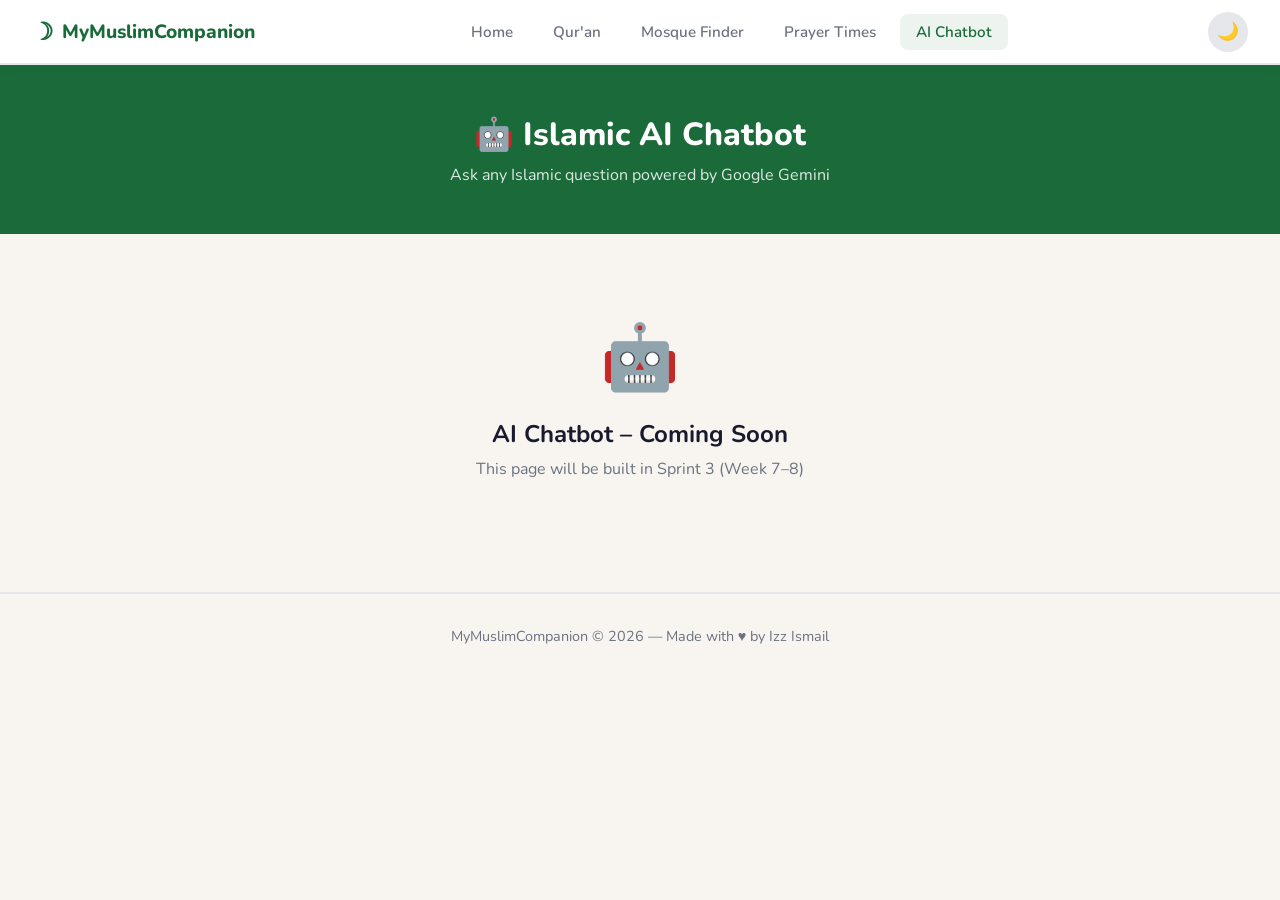
==== chatbot.html @ 109d8ea0 "Initial project structure - homepage + base CSS" ====
<!DOCTYPE html>
<html lang="en" data-theme="light">
<head>
  <meta charset="UTF-8" />
  <meta name="viewport" content="width=device-width, initial-scale=1.0"/>
  <title>MyMuslimCompanion – AI Chatbot</title>
  <link rel="stylesheet" href="css/style.css" />
  <link href="https://fonts.googleapis.com/css2?family=Lateef:wght@400;700&family=Nunito:wght@400;600;700;800&display=swap" rel="stylesheet"/>
</head>
<body>

  <nav class="navbar">
    <div class="nav-brand">
      <span class="brand-icon">☽</span>
      <span class="brand-name">MyMuslimCompanion</span>
    </div>
    <ul class="nav-links">
      <li><a href="index.html">Home</a></li>
      <li><a href="quran.html">Qur'an</a></li>
      <li><a href="mosque.html">Mosque Finder</a></li>
      <li><a href="prayer.html">Prayer Times</a></li>
      <li><a href="chatbot.html" class="active">AI Chatbot</a></li>
    </ul>
    <button class="theme-toggle" onclick="toggleTheme()" title="Toggle dark/light mode">
      <span class="theme-icon">🌙</span>
    </button>
    <button class="hamburger" onclick="toggleMenu()">&#9776;</button>
  </nav>

  <div class="mobile-menu" id="mobileMenu">
    <a href="index.html">Home</a>
    <a href="quran.html">Qur'an</a>
    <a href="mosque.html">Mosque Finder</a>
    <a href="prayer.html">Prayer Times</a>
    <a href="chatbot.html">AI Chatbot</a>
  </div>

  <div class="page-header">
    <h1>🤖 Islamic AI Chatbot</h1>
    <p>Ask any Islamic question powered by Google Gemini</p>
  </div>

  <div class="coming-soon">
    <div class="big-icon">🤖</div>
    <h2>AI Chatbot – Coming Soon</h2>
    <p>This page will be built in Sprint 3 (Week 7–8)</p>
  </div>

  <footer class="footer">
    <p>MyMuslimCompanion &copy; 2026 — Made with ♥ by Izz Ismail</p>
  </footer>

  <script src="js/main.js"></script>
</body>
</html>
---- css/style.css ----
/* ===========================
   CSS VARIABLES (Themes)
   =========================== */
:root {
  --bg: #f8f5f0;
  --bg-card: #ffffff;
  --text: #1a1a2e;
  --text-muted: #6b7280;
  --primary: #1b6b3a;
  --primary-light: #2d9e58;
  --accent: #c9a84c;
  --border: #e5e7eb;
  --shadow: 0 4px 24px rgba(0,0,0,0.08);
  --nav-bg: #ffffff;
}

[data-theme="dark"] {
  --bg: #0f1923;
  --bg-card: #1a2635;
  --text: #f0ede6;
  --text-muted: #94a3b8;
  --primary: #2d9e58;
  --primary-light: #3dbb6e;
  --accent: #d4b96a;
  --border: #2d3748;
  --shadow: 0 4px 24px rgba(0,0,0,0.3);
  --nav-bg: #1a2635;
}

/* ===========================
   RESET & BASE
   =========================== */
* {
  margin: 0;
  padding: 0;
  box-sizing: border-box;
}

body {
  font-family: 'Nunito', sans-serif;
  background-color: var(--bg);
  color: var(--text);
  transition: background-color 0.3s, color 0.3s;
  min-height: 100vh;
}

a {
  text-decoration: none;
  color: inherit;
}

/* ===========================
   NAVBAR
   =========================== */
.navbar {
  position: sticky;
  top: 0;
  z-index: 100;
  display: flex;
  align-items: center;
  justify-content: space-between;
  padding: 0 2rem;
  height: 65px;
  background: var(--nav-bg);
  border-bottom: 2px solid var(--border);
  box-shadow: 0 2px 12px rgba(0,0,0,0.06);
  transition: background 0.3s;
}

.nav-brand {
  display: flex;
  align-items: center;
  gap: 0.5rem;
  font-weight: 800;
  font-size: 1.2rem;
  color: var(--primary);
}

.brand-icon {
  font-size: 1.5rem;
}

.nav-links {
  display: flex;
  list-style: none;
  gap: 0.5rem;
}

.nav-links a {
  padding: 0.5rem 1rem;
  border-radius: 8px;
  font-weight: 600;
  font-size: 0.95rem;
  color: var(--text-muted);
  transition: all 0.2s;
}

.nav-links a:hover,
.nav-links a.active {
  color: var(--primary);
  background: rgba(27, 107, 58, 0.08);
}

.theme-toggle {
  background: var(--border);
  border: none;
  border-radius: 50%;
  width: 40px;
  height: 40px;
  font-size: 1.1rem;
  cursor: pointer;
  transition: background 0.2s, transform 0.2s;
}

.theme-toggle:hover {
  transform: rotate(20deg);
  background: var(--primary);
}

.hamburger {
  display: none;
  background: none;
  border: none;
  font-size: 1.5rem;
  cursor: pointer;
  color: var(--text);
}

/* ===========================
   MOBILE MENU
   =========================== */
.mobile-menu {
  display: none;
  flex-direction: column;
  background: var(--nav-bg);
  border-bottom: 2px solid var(--border);
  padding: 1rem 2rem;
  gap: 0.5rem;
}

.mobile-menu a {
  padding: 0.75rem 1rem;
  border-radius: 8px;
  font-weight: 600;
  color: var(--text);
  transition: background 0.2s;
}

.mobile-menu a:hover {
  background: rgba(27, 107, 58, 0.08);
  color: var(--primary);
}

.mobile-menu.open {
  display: flex;
}

/* ===========================
   HERO SECTION
   =========================== */
.hero {
  position: relative;
  min-height: 85vh;
  display: flex;
  align-items: center;
  justify-content: center;
  text-align: center;
  padding: 4rem 2rem;
  overflow: hidden;
}

.hero::before {
  content: '';
  position: absolute;
  top: -100px;
  right: -100px;
  width: 500px;
  height: 500px;
  background: radial-gradient(circle, rgba(27,107,58,0.12) 0%, transparent 70%);
  border-radius: 50%;
  pointer-events: none;
}

.hero-content {
  position: relative;
  z-index: 1;
  max-width: 700px;
  animation: fadeUp 0.8s ease both;
}

.hero-arabic {
  font-family: 'Lateef', serif;
  font-size: 2rem;
  color: var(--accent);
  margin-bottom: 1.5rem;
  letter-spacing: 0.05em;
}

.hero-title {
  font-size: clamp(2.5rem, 6vw, 4.5rem);
  font-weight: 800;
  line-height: 1.1;
  margin-bottom: 1.25rem;
  color: var(--text);
}

.highlight {
  color: var(--primary);
  position: relative;
}

.highlight::after {
  content: '';
  position: absolute;
  bottom: 4px;
  left: 0;
  width: 100%;
  height: 4px;
  background: var(--accent);
  border-radius: 2px;
}

.hero-subtitle {
  font-size: 1.15rem;
  color: var(--text-muted);
  margin-bottom: 2.5rem;
  line-height: 1.7;
}

.btn-primary {
  display: inline-block;
  padding: 0.85rem 2.5rem;
  background: var(--primary);
  color: white;
  border-radius: 50px;
  font-weight: 700;
  font-size: 1rem;
  transition: all 0.2s;
  box-shadow: 0 4px 15px rgba(27,107,58,0.3);
}

.btn-primary:hover {
  background: var(--primary-light);
  transform: translateY(-2px);
  box-shadow: 0 6px 20px rgba(27,107,58,0.4);
}

.hero-decoration {
  position: absolute;
  bottom: 40px;
  right: 10%;
  pointer-events: none;
}

.geo-circle {
  width: 200px;
  height: 200px;
  border: 2px solid rgba(27,107,58,0.15);
  border-radius: 50%;
  position: absolute;
  animation: spin 20s linear infinite;
}

.geo-circle.small {
  width: 120px;
  height: 120px;
  border-color: rgba(201,168,76,0.2);
  animation-direction: reverse;
  top: 40px;
  left: 40px;
}

/* ===========================
   FEATURES SECTION
   =========================== */
.features {
  padding: 5rem 2rem;
  max-width: 1100px;
  margin: 0 auto;
}

.section-title {
  text-align: center;
  font-size: 2rem;
  font-weight: 800;
  margin-bottom: 3rem;
  color: var(--text);
}

.section-title::after {
  content: '';
  display: block;
  width: 60px;
  height: 4px;
  background: var(--accent);
  border-radius: 2px;
  margin: 0.75rem auto 0;
}

.features-grid {
  display: grid;
  grid-template-columns: repeat(auto-fit, minmax(230px, 1fr));
  gap: 1.5rem;
}

.feature-card {
  display: block;
  background: var(--bg-card);
  border: 2px solid var(--border);
  border-radius: 16px;
  padding: 2rem 1.5rem;
  text-align: center;
  transition: all 0.25s;
  box-shadow: var(--shadow);
  cursor: pointer;
}

.feature-card:hover {
  transform: translateY(-6px);
  border-color: var(--primary);
  box-shadow: 0 8px 30px rgba(27,107,58,0.15);
}

.feature-icon {
  font-size: 2.5rem;
  margin-bottom: 1rem;
}

.feature-card h3 {
  font-size: 1.1rem;
  font-weight: 800;
  margin-bottom: 0.6rem;
  color: var(--text);
}

.feature-card p {
  font-size: 0.9rem;
  color: var(--text-muted);
  line-height: 1.6;
}

/* ===========================
   FOOTER
   =========================== */
.footer {
  text-align: center;
  padding: 2rem;
  border-top: 2px solid var(--border);
  font-size: 0.9rem;
  color: var(--text-muted);
  margin-top: 2rem;
}

/* ===========================
   PAGE HEADER (for inner pages)
   =========================== */
.page-header {
  background: var(--primary);
  color: white;
  text-align: center;
  padding: 3rem 2rem;
}

.page-header h1 {
  font-size: 2rem;
  font-weight: 800;
}

.page-header p {
  opacity: 0.85;
  margin-top: 0.5rem;
}

/* ===========================
   PLACEHOLDER (for inner pages)
   =========================== */
.coming-soon {
  text-align: center;
  padding: 5rem 2rem;
  color: var(--text-muted);
}

.coming-soon .big-icon {
  font-size: 4rem;
  margin-bottom: 1rem;
}

.coming-soon h2 {
  font-size: 1.5rem;
  font-weight: 700;
  color: var(--text);
  margin-bottom: 0.5rem;
}

/* ===========================
   ANIMATIONS
   =========================== */
@keyframes fadeUp {
  from { opacity: 0; transform: translateY(30px); }
  to   { opacity: 1; transform: translateY(0); }
}

@keyframes spin {
  from { transform: rotate(0deg); }
  to   { transform: rotate(360deg); }
}

/* ===========================
   RESPONSIVE
   =========================== */
@media (max-width: 768px) {
  .nav-links {
    display: none;
  }

  .hamburger {
    display: block;
  }

  .theme-toggle {
    order: 3;
  }

  .hero {
    min-height: 70vh;
  }

  .hero-arabic {
    font-size: 1.5rem;
  }

  .hero-decoration {
    display: none;
  }
}
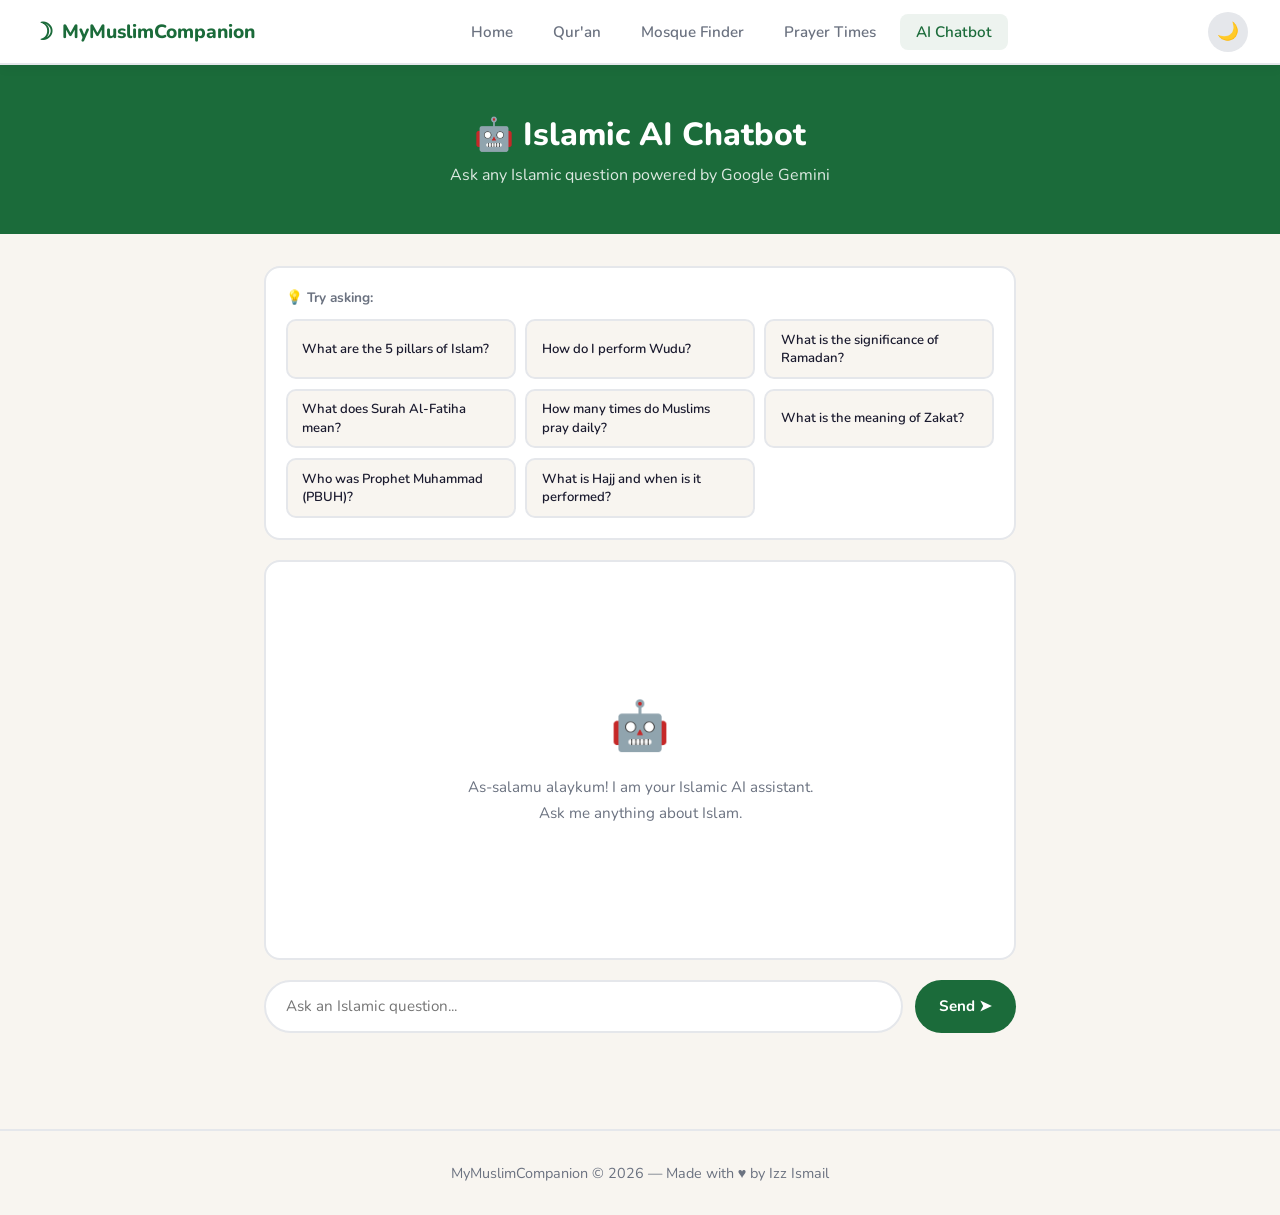
==== commit f4259810: "Sprint 3 complete - AI Chatbot with Groq API (Islamic questions only)" ====
--- a/chatbot.html
+++ b/chatbot.html
@@ -5,6 +5,7 @@
   <meta name="viewport" content="width=device-width, initial-scale=1.0"/>
   <title>MyMuslimCompanion – AI Chatbot</title>
   <link rel="stylesheet" href="css/style.css" />
+  <link rel="stylesheet" href="css/chatbot.css" />
   <link href="https://fonts.googleapis.com/css2?family=Lateef:wght@400;700&family=Nunito:wght@400;600;700;800&display=swap" rel="stylesheet"/>
 </head>
 <body>
@@ -40,10 +41,42 @@
     <p>Ask any Islamic question powered by Google Gemini</p>
   </div>
 
-  <div class="coming-soon">
-    <div class="big-icon">🤖</div>
-    <h2>AI Chatbot – Coming Soon</h2>
-    <p>This page will be built in Sprint 3 (Week 7–8)</p>
+  <div class="chatbot-container">
+
+    <!-- SUGGESTED QUESTIONS -->
+    <div class="suggested-section">
+      <p class="suggested-label">💡 Try asking:</p>
+      <div class="suggested-grid">
+        <button class="suggested-btn" onclick="askSuggested(this)">What are the 5 pillars of Islam?</button>
+        <button class="suggested-btn" onclick="askSuggested(this)">How do I perform Wudu?</button>
+        <button class="suggested-btn" onclick="askSuggested(this)">What is the significance of Ramadan?</button>
+        <button class="suggested-btn" onclick="askSuggested(this)">What does Surah Al-Fatiha mean?</button>
+        <button class="suggested-btn" onclick="askSuggested(this)">How many times do Muslims pray daily?</button>
+        <button class="suggested-btn" onclick="askSuggested(this)">What is the meaning of Zakat?</button>
+        <button class="suggested-btn" onclick="askSuggested(this)">Who was Prophet Muhammad (PBUH)?</button>
+        <button class="suggested-btn" onclick="askSuggested(this)">What is Hajj and when is it performed?</button>
+      </div>
+    </div>
+
+    <!-- CHAT WINDOW -->
+    <div class="chat-window" id="chatWindow">
+      <div class="chat-welcome">
+        <div class="welcome-icon">🤖</div>
+        <p>As-salamu alaykum! I am your Islamic AI assistant.<br/>Ask me anything about Islam.</p>
+      </div>
+    </div>
+
+    <!-- INPUT BAR -->
+    <div class="chat-input-bar">
+      <input
+        type="text"
+        id="userInput"
+        placeholder="Ask an Islamic question..."
+        onkeydown="if(event.key==='Enter') sendMessage()"
+      />
+      <button class="send-btn" onclick="sendMessage()" id="sendBtn">Send ➤</button>
+    </div>
+
   </div>
 
   <footer class="footer">
@@ -51,5 +84,6 @@
   </footer>
 
   <script src="js/main.js"></script>
+  <script src="js/chatbot.js"></script>
 </body>
 </html>
--- a/css/chatbot.css
+++ b/css/chatbot.css
@@ -0,0 +1,241 @@
+/* ===========================
+   CHATBOT STYLES
+   =========================== */
+
+.chatbot-container {
+  max-width: 800px;
+  margin: 2rem auto;
+  padding: 0 1.5rem 4rem;
+  display: flex;
+  flex-direction: column;
+  gap: 1.25rem;
+}
+
+/* ===========================
+   SUGGESTED QUESTIONS
+   =========================== */
+.suggested-section {
+  background: var(--bg-card);
+  border: 2px solid var(--border);
+  border-radius: 16px;
+  padding: 1.25rem;
+}
+
+.suggested-label {
+  font-size: 0.85rem;
+  font-weight: 700;
+  color: var(--text-muted);
+  margin-bottom: 0.75rem;
+}
+
+.suggested-grid {
+  display: grid;
+  grid-template-columns: repeat(auto-fill, minmax(200px, 1fr));
+  gap: 0.6rem;
+}
+
+.suggested-btn {
+  background: var(--bg);
+  border: 2px solid var(--border);
+  border-radius: 10px;
+  padding: 0.6rem 0.9rem;
+  font-family: 'Nunito', sans-serif;
+  font-size: 0.82rem;
+  font-weight: 600;
+  color: var(--text);
+  cursor: pointer;
+  text-align: left;
+  transition: all 0.2s;
+  line-height: 1.4;
+}
+
+.suggested-btn:hover {
+  border-color: var(--primary);
+  color: var(--primary);
+  background: rgba(27,107,58,0.05);
+}
+
+/* ===========================
+   CHAT WINDOW
+   =========================== */
+.chat-window {
+  background: var(--bg-card);
+  border: 2px solid var(--border);
+  border-radius: 16px;
+  padding: 1.5rem;
+  min-height: 400px;
+  max-height: 500px;
+  overflow-y: auto;
+  display: flex;
+  flex-direction: column;
+  gap: 1rem;
+  scroll-behavior: smooth;
+}
+
+/* ===========================
+   WELCOME MESSAGE
+   =========================== */
+.chat-welcome {
+  text-align: center;
+  padding: 3rem 1rem;
+  color: var(--text-muted);
+  margin: auto;
+}
+
+.welcome-icon {
+  font-size: 3rem;
+  margin-bottom: 1rem;
+}
+
+.chat-welcome p {
+  font-size: 0.95rem;
+  line-height: 1.7;
+}
+
+/* ===========================
+   MESSAGE BUBBLES
+   =========================== */
+.message {
+  display: flex;
+  flex-direction: column;
+  max-width: 80%;
+  animation: fadeUp 0.3s ease both;
+}
+
+.message.user {
+  align-self: flex-end;
+  align-items: flex-end;
+}
+
+.message.bot {
+  align-self: flex-start;
+  align-items: flex-start;
+}
+
+.message-label {
+  font-size: 0.72rem;
+  font-weight: 700;
+  color: var(--text-muted);
+  margin-bottom: 0.3rem;
+  padding: 0 0.5rem;
+}
+
+.message-bubble {
+  padding: 0.85rem 1.1rem;
+  border-radius: 16px;
+  font-size: 0.92rem;
+  line-height: 1.7;
+}
+
+.message.user .message-bubble {
+  background: var(--primary);
+  color: white;
+  border-bottom-right-radius: 4px;
+}
+
+.message.bot .message-bubble {
+  background: var(--bg);
+  border: 2px solid var(--border);
+  color: var(--text);
+  border-bottom-left-radius: 4px;
+}
+
+/* ===========================
+   TYPING INDICATOR
+   =========================== */
+.typing-indicator {
+  display: flex;
+  align-items: center;
+  gap: 5px;
+  padding: 0.85rem 1.1rem;
+  background: var(--bg);
+  border: 2px solid var(--border);
+  border-radius: 16px;
+  border-bottom-left-radius: 4px;
+  width: fit-content;
+}
+
+.typing-dot {
+  width: 8px;
+  height: 8px;
+  background: var(--text-muted);
+  border-radius: 50%;
+  animation: typingBounce 1.2s infinite;
+}
+
+.typing-dot:nth-child(2) { animation-delay: 0.2s; }
+.typing-dot:nth-child(3) { animation-delay: 0.4s; }
+
+/* ===========================
+   INPUT BAR
+   =========================== */
+.chat-input-bar {
+  display: flex;
+  gap: 0.75rem;
+}
+
+.chat-input-bar input {
+  flex: 1;
+  padding: 0.9rem 1.25rem;
+  border: 2px solid var(--border);
+  border-radius: 50px;
+  font-family: 'Nunito', sans-serif;
+  font-size: 0.95rem;
+  background: var(--bg-card);
+  color: var(--text);
+  outline: none;
+  transition: border-color 0.2s;
+}
+
+.chat-input-bar input:focus {
+  border-color: var(--primary);
+}
+
+.send-btn {
+  background: var(--primary);
+  color: white;
+  border: none;
+  padding: 0.9rem 1.5rem;
+  border-radius: 50px;
+  font-family: 'Nunito', sans-serif;
+  font-weight: 700;
+  font-size: 0.95rem;
+  cursor: pointer;
+  transition: all 0.2s;
+  white-space: nowrap;
+}
+
+.send-btn:hover {
+  background: var(--primary-light);
+}
+
+.send-btn:disabled {
+  background: var(--border);
+  color: var(--text-muted);
+  cursor: not-allowed;
+}
+
+/* ===========================
+   ANIMATIONS
+   =========================== */
+@keyframes typingBounce {
+  0%, 60%, 100% { transform: translateY(0); }
+  30% { transform: translateY(-6px); }
+}
+
+/* ===========================
+   RESPONSIVE
+   =========================== */
+@media (max-width: 600px) {
+  .suggested-grid {
+    grid-template-columns: 1fr;
+  }
+
+  .message {
+    max-width: 95%;
+  }
+
+  .chat-window {
+    min-height: 300px;
+  }
+}
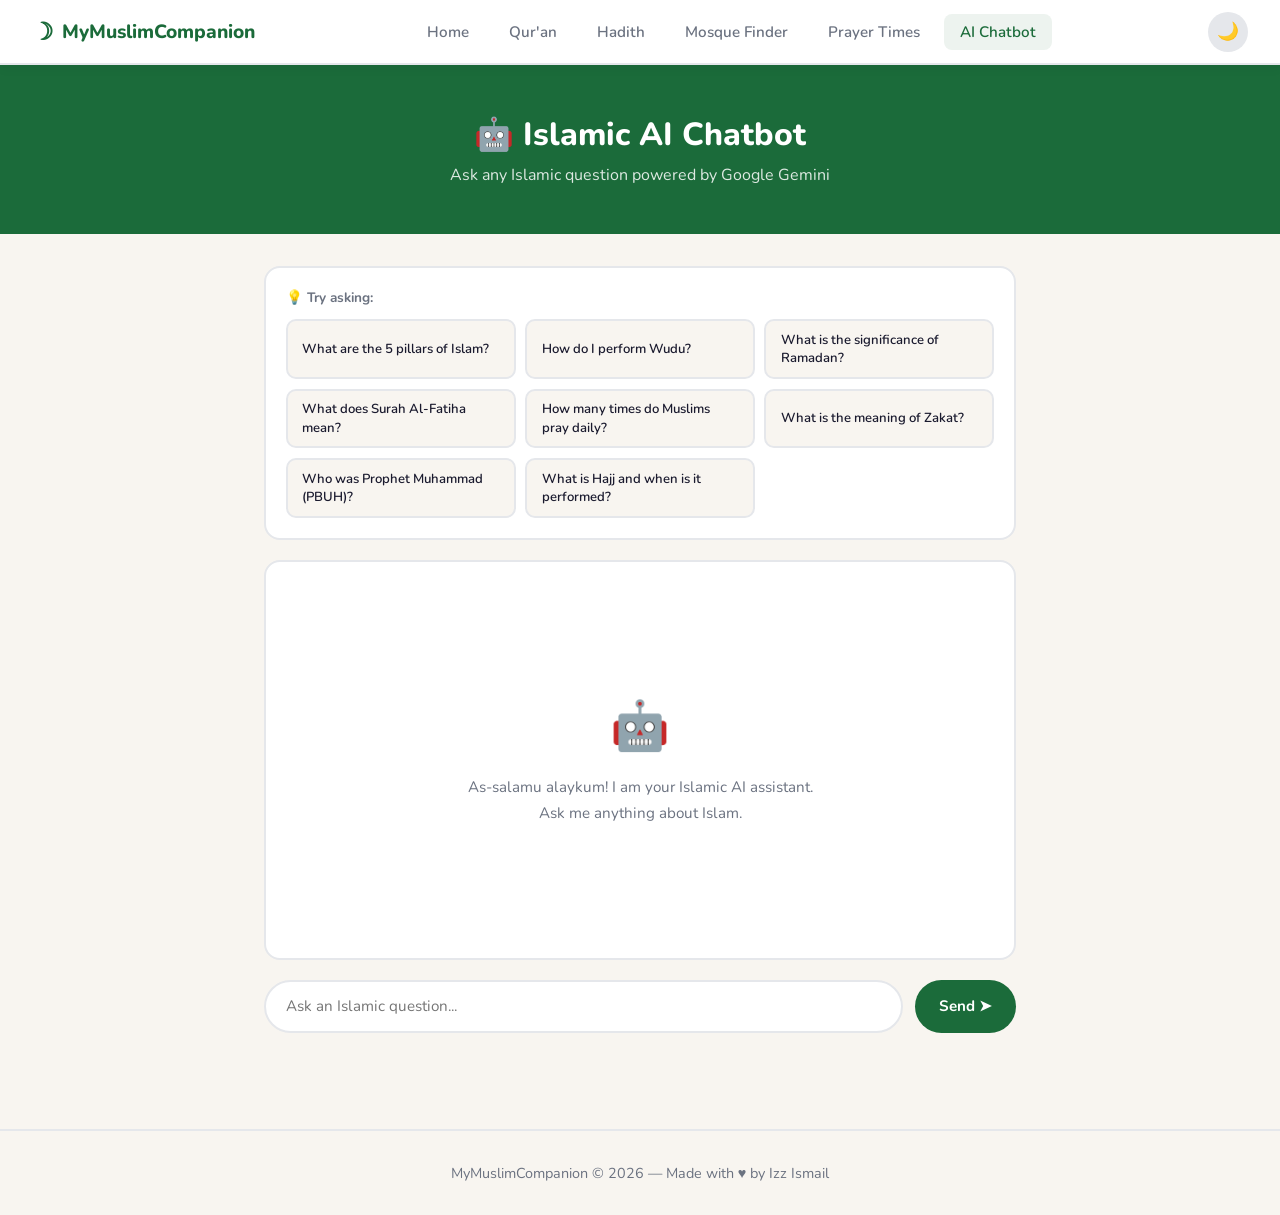
==== commit 19b767da: "Latest updates - Hadith page fixes and text filter" ====
--- a/chatbot.html
+++ b/chatbot.html
@@ -11,16 +11,17 @@
 <body>
 
   <nav class="navbar">
-    <div class="nav-brand">
+    <a href="/MyMuslimCompanion/index.html" class="nav-brand">
       <span class="brand-icon">☽</span>
       <span class="brand-name">MyMuslimCompanion</span>
-    </div>
+    </a>
     <ul class="nav-links">
-      <li><a href="index.html">Home</a></li>
-      <li><a href="quran.html">Qur'an</a></li>
-      <li><a href="mosque.html">Mosque Finder</a></li>
-      <li><a href="prayer.html">Prayer Times</a></li>
-      <li><a href="chatbot.html" class="active">AI Chatbot</a></li>
+      <li><a href="/MyMuslimCompanion/index.html">Home</a></li>
+      <li><a href="/MyMuslimCompanion/quran.html">Qur'an</a></li>
+      <li><a href="/MyMuslimCompanion/hadith.html">Hadith</a></li>
+      <li><a href="/MyMuslimCompanion/mosque.html">Mosque Finder</a></li>
+      <li><a href="/MyMuslimCompanion/prayer.html">Prayer Times</a></li>
+      <li><a href="/MyMuslimCompanion/chatbot.html" class="active">AI Chatbot</a></li>
     </ul>
     <button class="theme-toggle" onclick="toggleTheme()" title="Toggle dark/light mode">
       <span class="theme-icon">🌙</span>
@@ -29,11 +30,12 @@
   </nav>
 
   <div class="mobile-menu" id="mobileMenu">
-    <a href="index.html">Home</a>
-    <a href="quran.html">Qur'an</a>
-    <a href="mosque.html">Mosque Finder</a>
-    <a href="prayer.html">Prayer Times</a>
-    <a href="chatbot.html">AI Chatbot</a>
+    <a href="/MyMuslimCompanion/index.html">Home</a>
+    <a href="/MyMuslimCompanion/quran.html">Qur'an</a>
+    <a href="/MyMuslimCompanion/hadith.html">Hadith</a>
+    <a href="/MyMuslimCompanion/mosque.html">Mosque Finder</a>
+    <a href="/MyMuslimCompanion/prayer.html">Prayer Times</a>
+    <a href="/MyMuslimCompanion/chatbot.html">AI Chatbot</a>
   </div>
 
   <div class="page-header">
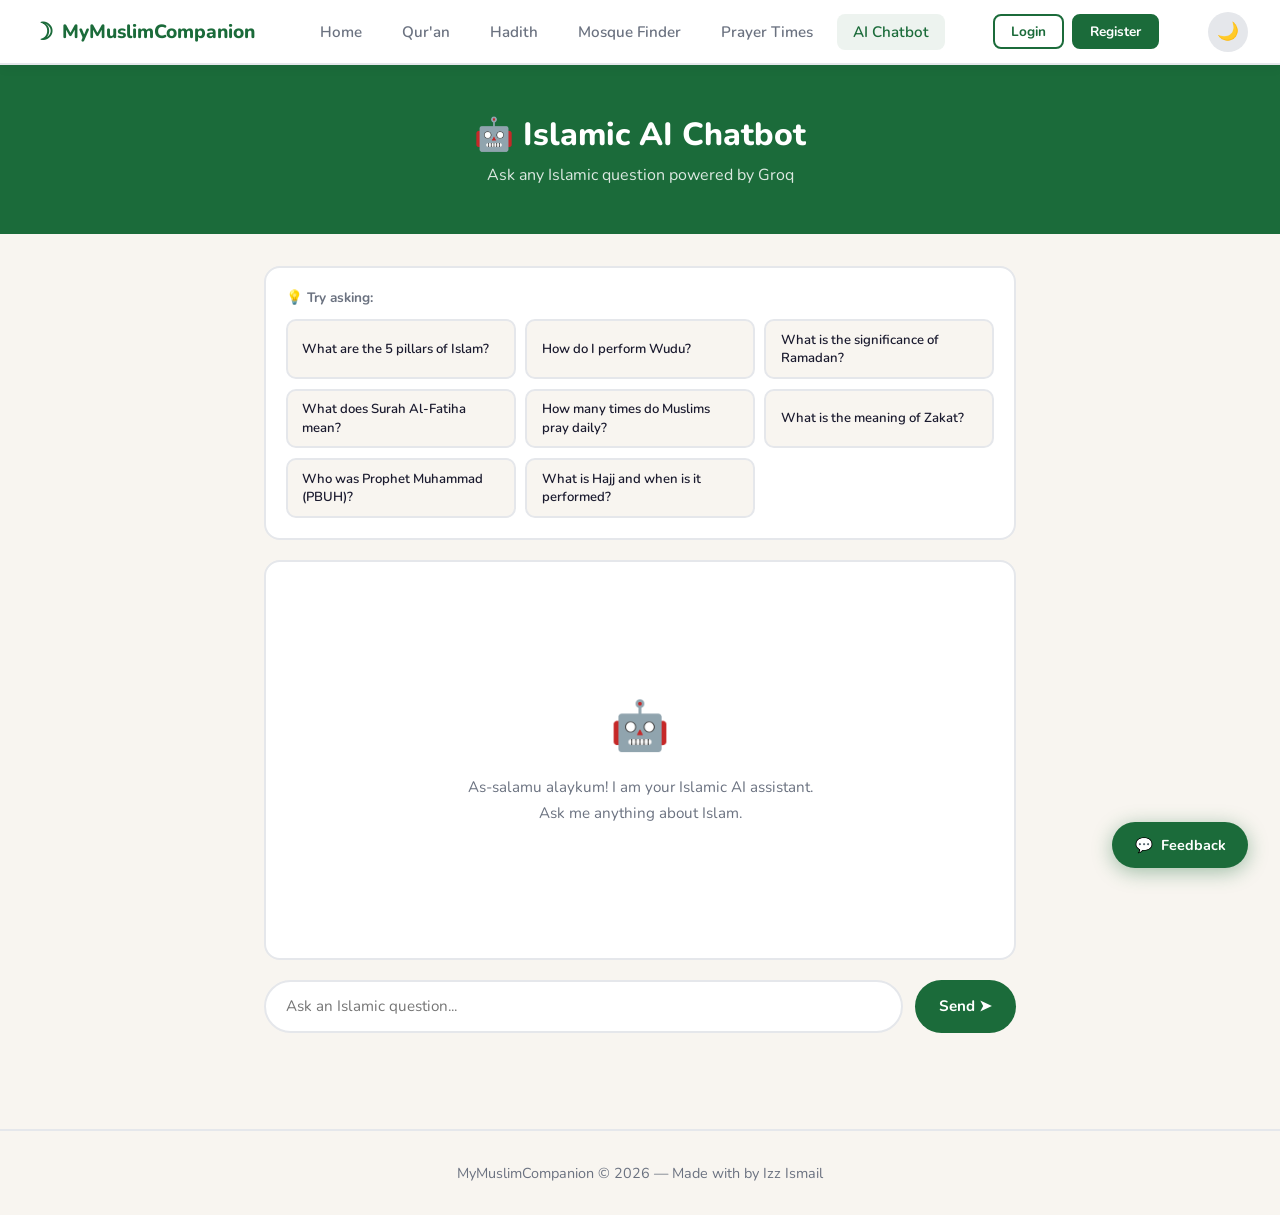
==== commit 17d8f32e: "Add login, register, bookmarks, feedback and verse saving feature" ====
--- a/chatbot.html
+++ b/chatbot.html
@@ -6,6 +6,8 @@
   <title>MyMuslimCompanion – AI Chatbot</title>
   <link rel="stylesheet" href="css/style.css" />
   <link rel="stylesheet" href="css/chatbot.css" />
+  <link rel="stylesheet" href="css/feedback.css" />
+  <link rel="stylesheet" href="css/auth.css" />
   <link href="https://fonts.googleapis.com/css2?family=Lateef:wght@400;700&family=Nunito:wght@400;600;700;800&display=swap" rel="stylesheet"/>
 </head>
 <body>
@@ -40,7 +42,7 @@
 
   <div class="page-header">
     <h1>🤖 Islamic AI Chatbot</h1>
-    <p>Ask any Islamic question powered by Google Gemini</p>
+    <p>Ask any Islamic question powered by Groq</p>
   </div>
 
   <div class="chatbot-container">
@@ -82,10 +84,12 @@
   </div>
 
   <footer class="footer">
-    <p>MyMuslimCompanion &copy; 2026 — Made with ♥ by Izz Ismail</p>
+    <p>MyMuslimCompanion &copy; 2026 — Made with by Izz Ismail</p>
   </footer>
 
   <script src="js/main.js"></script>
   <script src="js/chatbot.js"></script>
+  <script src="js/feedback.js"></script>
+  <script src="js/auth.js"></script>
 </body>
 </html>
--- a/css/feedback.css
+++ b/css/feedback.css
@@ -0,0 +1,223 @@
+/* ===========================
+   FEEDBACK MODAL STYLES
+   =========================== */
+
+/* Floating feedback button */
+.feedback-float-btn {
+  position: fixed;
+  bottom: 2rem;
+  right: 2rem;
+  z-index: 999;
+  background: var(--primary);
+  color: white;
+  border: none;
+  border-radius: 50px;
+  padding: 0.8rem 1.4rem;
+  font-family: 'Nunito', sans-serif;
+  font-weight: 700;
+  font-size: 0.9rem;
+  cursor: pointer;
+  box-shadow: 0 4px 20px rgba(27,107,58,0.4);
+  transition: all 0.2s;
+  display: flex;
+  align-items: center;
+  gap: 0.5rem;
+}
+
+.feedback-float-btn:hover {
+  background: var(--primary-light);
+  transform: translateY(-3px);
+  box-shadow: 0 6px 25px rgba(27,107,58,0.5);
+}
+
+/* Modal overlay */
+.feedback-overlay {
+  display: none;
+  position: fixed;
+  inset: 0;
+  background: rgba(0, 0, 0, 0.5);
+  z-index: 1000;
+  align-items: center;
+  justify-content: center;
+  padding: 1rem;
+  backdrop-filter: blur(4px);
+}
+
+.feedback-overlay.open {
+  display: flex;
+}
+
+/* Modal box */
+.feedback-modal {
+  background: var(--bg-card);
+  border-radius: 20px;
+  padding: 2rem;
+  width: 100%;
+  max-width: 480px;
+  box-shadow: 0 20px 60px rgba(0,0,0,0.2);
+  animation: modalIn 0.3s ease both;
+  position: relative;
+}
+
+@keyframes modalIn {
+  from { opacity: 0; transform: translateY(30px) scale(0.95); }
+  to   { opacity: 1; transform: translateY(0) scale(1); }
+}
+
+/* Modal header */
+.feedback-modal-header {
+  display: flex;
+  align-items: center;
+  justify-content: space-between;
+  margin-bottom: 1.5rem;
+}
+
+.feedback-modal-header h3 {
+  font-size: 1.2rem;
+  font-weight: 800;
+  color: var(--text);
+}
+
+.feedback-close-btn {
+  background: var(--border);
+  border: none;
+  width: 32px;
+  height: 32px;
+  border-radius: 50%;
+  font-size: 1rem;
+  cursor: pointer;
+  color: var(--text);
+  transition: background 0.2s;
+  display: flex;
+  align-items: center;
+  justify-content: center;
+}
+
+.feedback-close-btn:hover {
+  background: #e53e3e;
+  color: white;
+}
+
+/* Form fields */
+.feedback-form {
+  display: flex;
+  flex-direction: column;
+  gap: 1rem;
+}
+
+.feedback-field {
+  display: flex;
+  flex-direction: column;
+  gap: 0.4rem;
+}
+
+.feedback-field label {
+  font-size: 0.85rem;
+  font-weight: 700;
+  color: var(--text-muted);
+}
+
+.feedback-field input,
+.feedback-field textarea {
+  padding: 0.8rem 1rem;
+  border: 2px solid var(--border);
+  border-radius: 10px;
+  font-family: 'Nunito', sans-serif;
+  font-size: 0.92rem;
+  background: var(--bg);
+  color: var(--text);
+  outline: none;
+  transition: border-color 0.2s;
+  resize: none;
+}
+
+.feedback-field input:focus,
+.feedback-field textarea:focus {
+  border-color: var(--primary);
+}
+
+.feedback-field textarea {
+  height: 110px;
+}
+
+/* Character counter */
+.char-counter {
+  font-size: 0.75rem;
+  color: var(--text-muted);
+  text-align: right;
+}
+
+/* Submit button */
+.feedback-submit-btn {
+  background: var(--primary);
+  color: white;
+  border: none;
+  padding: 0.9rem;
+  border-radius: 10px;
+  font-family: 'Nunito', sans-serif;
+  font-weight: 700;
+  font-size: 1rem;
+  cursor: pointer;
+  transition: all 0.2s;
+  margin-top: 0.5rem;
+}
+
+.feedback-submit-btn:hover {
+  background: var(--primary-light);
+}
+
+.feedback-submit-btn:disabled {
+  background: var(--border);
+  color: var(--text-muted);
+  cursor: not-allowed;
+}
+
+/* Success message */
+.feedback-success {
+  text-align: center;
+  padding: 2rem 1rem;
+  display: none;
+}
+
+.feedback-success .success-icon {
+  font-size: 3rem;
+  margin-bottom: 1rem;
+}
+
+.feedback-success h4 {
+  font-size: 1.2rem;
+  font-weight: 800;
+  color: var(--primary);
+  margin-bottom: 0.5rem;
+}
+
+.feedback-success p {
+  font-size: 0.9rem;
+  color: var(--text-muted);
+}
+
+/* Error message */
+.feedback-error {
+  background: rgba(229, 62, 62, 0.1);
+  border: 1px solid #e53e3e;
+  color: #e53e3e;
+  border-radius: 8px;
+  padding: 0.7rem 1rem;
+  font-size: 0.85rem;
+  display: none;
+}
+
+/* Responsive */
+@media (max-width: 480px) {
+  .feedback-float-btn span.btn-text {
+    display: none;
+  }
+
+  .feedback-float-btn {
+    padding: 0.8rem;
+    border-radius: 50%;
+    width: 50px;
+    height: 50px;
+    justify-content: center;
+  }
+}
--- a/css/auth.css
+++ b/css/auth.css
@@ -0,0 +1,339 @@
+/* ===========================
+   AUTH MODAL STYLES
+   =========================== */
+
+/* Navbar auth buttons */
+.nav-auth {
+  display: flex;
+  align-items: center;
+  gap: 0.5rem;
+}
+
+.btn-login {
+  background: none;
+  border: 2px solid var(--primary);
+  color: var(--primary);
+  padding: 0.4rem 1rem;
+  border-radius: 8px;
+  font-family: 'Nunito', sans-serif;
+  font-weight: 700;
+  font-size: 0.85rem;
+  cursor: pointer;
+  transition: all 0.2s;
+}
+
+.btn-login:hover {
+  background: var(--primary);
+  color: white;
+}
+
+.btn-register {
+  background: var(--primary);
+  border: 2px solid var(--primary);
+  color: white;
+  padding: 0.4rem 1rem;
+  border-radius: 8px;
+  font-family: 'Nunito', sans-serif;
+  font-weight: 700;
+  font-size: 0.85rem;
+  cursor: pointer;
+  transition: all 0.2s;
+}
+
+.btn-register:hover {
+  background: var(--primary-light);
+  border-color: var(--primary-light);
+}
+
+.nav-user-info {
+  display: flex;
+  align-items: center;
+  gap: 0.5rem;
+  font-size: 0.85rem;
+  font-weight: 700;
+  color: var(--primary);
+}
+
+.btn-logout {
+  background: none;
+  border: 2px solid var(--border);
+  color: var(--text-muted);
+  padding: 0.4rem 0.8rem;
+  border-radius: 8px;
+  font-family: 'Nunito', sans-serif;
+  font-weight: 700;
+  font-size: 0.82rem;
+  cursor: pointer;
+  transition: all 0.2s;
+}
+
+.btn-logout:hover {
+  border-color: #e53e3e;
+  color: #e53e3e;
+}
+
+/* ===========================
+   AUTH OVERLAY
+   =========================== */
+.auth-overlay {
+  display: none;
+  position: fixed;
+  inset: 0;
+  background: rgba(0,0,0,0.5);
+  z-index: 1000;
+  align-items: center;
+  justify-content: center;
+  padding: 1rem;
+  backdrop-filter: blur(4px);
+}
+
+.auth-overlay.open {
+  display: flex;
+}
+
+/* ===========================
+   AUTH MODAL
+   =========================== */
+.auth-modal {
+  background: var(--bg-card);
+  border-radius: 20px;
+  padding: 2rem;
+  width: 100%;
+  max-width: 420px;
+  box-shadow: 0 20px 60px rgba(0,0,0,0.2);
+  animation: modalIn 0.3s ease both;
+}
+
+@keyframes modalIn {
+  from { opacity: 0; transform: translateY(30px) scale(0.95); }
+  to   { opacity: 1; transform: translateY(0) scale(1); }
+}
+
+.auth-modal-header {
+  display: flex;
+  align-items: center;
+  justify-content: space-between;
+  margin-bottom: 1.5rem;
+}
+
+.auth-modal-header h3 {
+  font-size: 1.2rem;
+  font-weight: 800;
+  color: var(--text);
+}
+
+.auth-close-btn {
+  background: var(--border);
+  border: none;
+  width: 32px;
+  height: 32px;
+  border-radius: 50%;
+  font-size: 1rem;
+  cursor: pointer;
+  color: var(--text);
+  transition: background 0.2s;
+  display: flex;
+  align-items: center;
+  justify-content: center;
+}
+
+.auth-close-btn:hover {
+  background: #e53e3e;
+  color: white;
+}
+
+/* Tabs */
+.auth-tabs {
+  display: flex;
+  gap: 0.5rem;
+  margin-bottom: 1.5rem;
+  background: var(--bg);
+  padding: 0.3rem;
+  border-radius: 10px;
+}
+
+.auth-tab {
+  flex: 1;
+  padding: 0.6rem;
+  border: none;
+  border-radius: 8px;
+  font-family: 'Nunito', sans-serif;
+  font-weight: 700;
+  font-size: 0.9rem;
+  cursor: pointer;
+  transition: all 0.2s;
+  background: none;
+  color: var(--text-muted);
+}
+
+.auth-tab.active {
+  background: var(--primary);
+  color: white;
+}
+
+/* Form */
+.auth-form {
+  display: flex;
+  flex-direction: column;
+  gap: 1rem;
+}
+
+.auth-field {
+  display: flex;
+  flex-direction: column;
+  gap: 0.4rem;
+}
+
+.auth-field label {
+  font-size: 0.85rem;
+  font-weight: 700;
+  color: var(--text-muted);
+}
+
+.auth-field input {
+  padding: 0.8rem 1rem;
+  border: 2px solid var(--border);
+  border-radius: 10px;
+  font-family: 'Nunito', sans-serif;
+  font-size: 0.92rem;
+  background: var(--bg);
+  color: var(--text);
+  outline: none;
+  transition: border-color 0.2s;
+}
+
+.auth-field input:focus {
+  border-color: var(--primary);
+}
+
+.auth-submit-btn {
+  background: var(--primary);
+  color: white;
+  border: none;
+  padding: 0.9rem;
+  border-radius: 10px;
+  font-family: 'Nunito', sans-serif;
+  font-weight: 700;
+  font-size: 1rem;
+  cursor: pointer;
+  transition: all 0.2s;
+  margin-top: 0.5rem;
+}
+
+.auth-submit-btn:hover {
+  background: var(--primary-light);
+}
+
+.auth-submit-btn:disabled {
+  background: var(--border);
+  color: var(--text-muted);
+  cursor: not-allowed;
+}
+
+.auth-error {
+  background: rgba(229,62,62,0.1);
+  border: 1px solid #e53e3e;
+  color: #e53e3e;
+  border-radius: 8px;
+  padding: 0.7rem 1rem;
+  font-size: 0.85rem;
+  display: none;
+}
+
+.auth-success {
+  background: rgba(27,107,58,0.1);
+  border: 1px solid var(--primary);
+  color: var(--primary);
+  border-radius: 8px;
+  padding: 0.7rem 1rem;
+  font-size: 0.85rem;
+  display: none;
+}
+
+/* ===========================
+   BOOKMARK BUTTON ON SURAH CARDS
+   =========================== */
+.bookmark-btn {
+  background: none;
+  border: 2px solid var(--border);
+  border-radius: 8px;
+  padding: 0.3rem 0.7rem;
+  font-size: 0.8rem;
+  font-family: 'Nunito', sans-serif;
+  font-weight: 700;
+  cursor: pointer;
+  color: var(--text-muted);
+  transition: all 0.2s;
+  margin-top: 0.5rem;
+}
+
+.bookmark-btn:hover {
+  border-color: var(--accent);
+  color: var(--accent);
+}
+
+.bookmark-btn.bookmarked {
+  border-color: var(--accent);
+  background: rgba(201,168,76,0.1);
+  color: var(--accent);
+}
+
+/* ===========================
+   BOOKMARKS PAGE SECTION
+   =========================== */
+.bookmarks-section {
+  background: var(--bg-card);
+  border: 2px solid var(--border);
+  border-radius: 16px;
+  padding: 1.5rem;
+  margin-bottom: 2rem;
+}
+
+.bookmarks-section h3 {
+  font-size: 1rem;
+  font-weight: 800;
+  margin-bottom: 1rem;
+  color: var(--text);
+}
+
+.bookmarks-grid {
+  display: grid;
+  grid-template-columns: repeat(auto-fill, minmax(160px, 1fr));
+  gap: 0.75rem;
+}
+
+.bookmark-card {
+  background: var(--bg);
+  border: 2px solid var(--border);
+  border-radius: 10px;
+  padding: 0.75rem;
+  cursor: pointer;
+  transition: all 0.2s;
+  text-align: center;
+}
+
+.bookmark-card:hover {
+  border-color: var(--accent);
+  transform: translateY(-2px);
+}
+
+.bookmark-card-name {
+  font-weight: 700;
+  font-size: 0.85rem;
+  color: var(--text);
+}
+
+.bookmark-remove {
+  font-size: 0.72rem;
+  color: #e53e3e;
+  cursor: pointer;
+  margin-top: 0.3rem;
+  display: block;
+}
+
+/* Responsive */
+@media (max-width: 768px) {
+  .nav-auth {
+    display: none;
+  }
+}
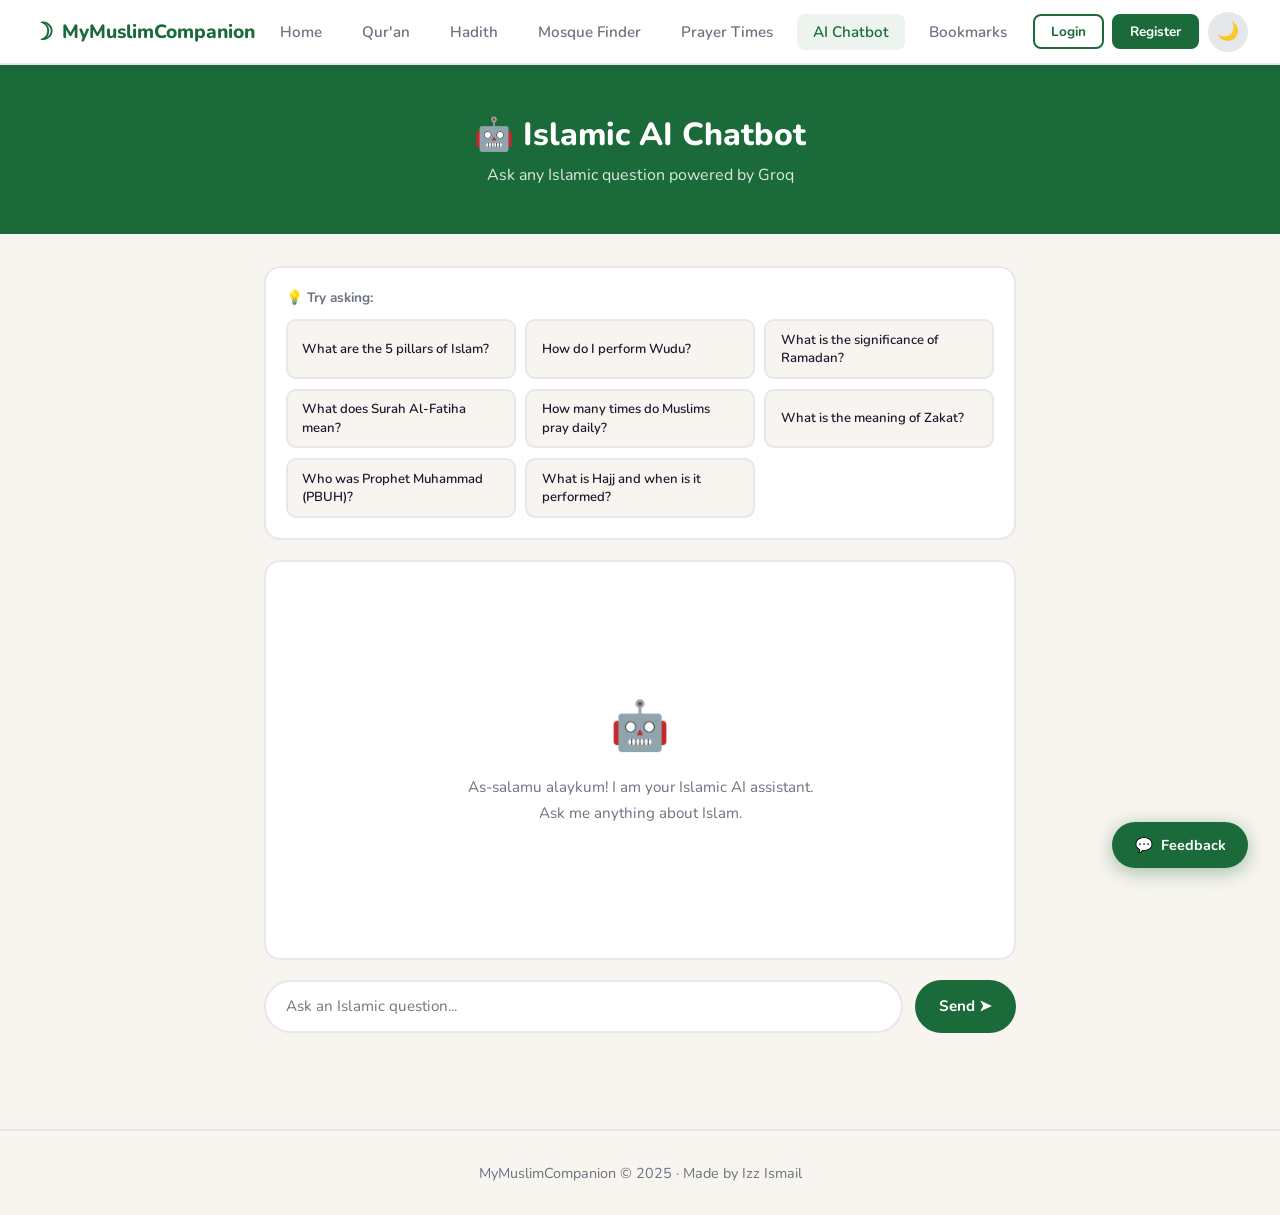
==== commit dcb81c21: "Add Bookmarks feature card to homepage" ====
--- a/chatbot.html
+++ b/chatbot.html
@@ -24,6 +24,7 @@
       <li><a href="/MyMuslimCompanion/mosque.html">Mosque Finder</a></li>
       <li><a href="/MyMuslimCompanion/prayer.html">Prayer Times</a></li>
       <li><a href="/MyMuslimCompanion/chatbot.html" class="active">AI Chatbot</a></li>
+      <li><a href="/MyMuslimCompanion/bookmarks.html">Bookmarks</a></li>
     </ul>
     <button class="theme-toggle" onclick="toggleTheme()" title="Toggle dark/light mode">
       <span class="theme-icon">🌙</span>
@@ -38,6 +39,7 @@
     <a href="/MyMuslimCompanion/mosque.html">Mosque Finder</a>
     <a href="/MyMuslimCompanion/prayer.html">Prayer Times</a>
     <a href="/MyMuslimCompanion/chatbot.html">AI Chatbot</a>
+    <a href="/MyMuslimCompanion/bookmarks.html">Bookmarks</a>
   </div>
 
   <div class="page-header">
@@ -84,7 +86,7 @@
   </div>
 
   <footer class="footer">
-    <p>MyMuslimCompanion &copy; 2026 — Made with by Izz Ismail</p>
+    <p>MyMuslimCompanion &copy; 2025 · Made by Izz Ismail</p>
   </footer>
 
   <script src="js/main.js"></script>
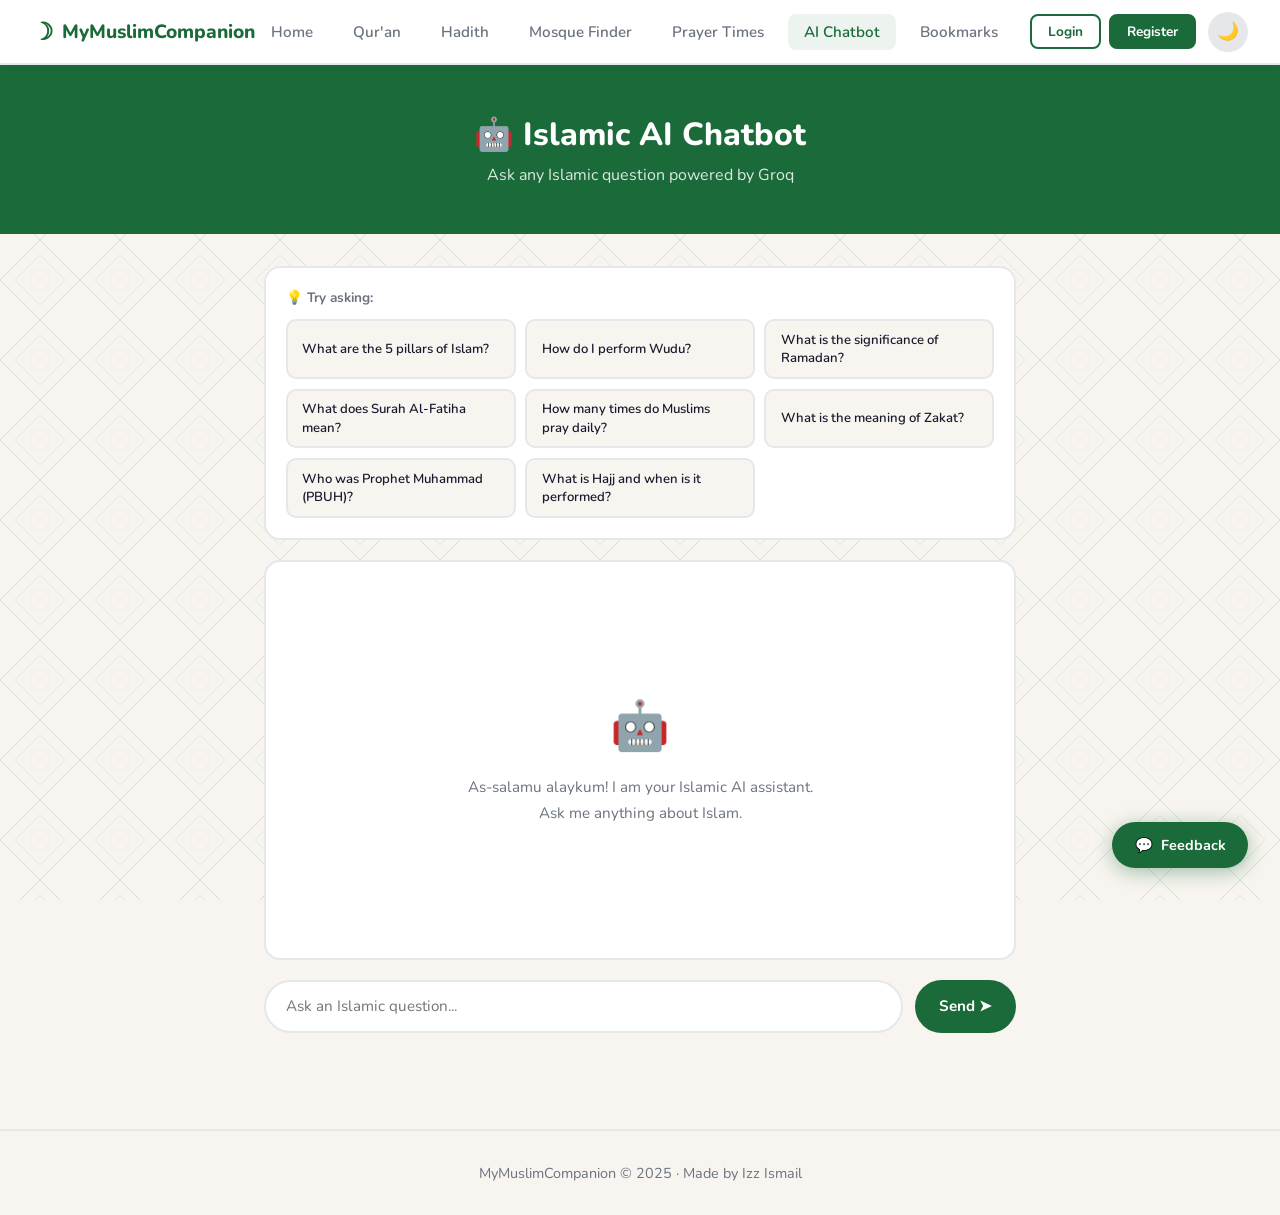
==== commit 30ca2305: "Add background design and fix alignment for page headers" ====
--- a/chatbot.html
+++ b/chatbot.html
@@ -74,12 +74,7 @@
 
     <!-- INPUT BAR -->
     <div class="chat-input-bar">
-      <input
-        type="text"
-        id="userInput"
-        placeholder="Ask an Islamic question..."
-        onkeydown="if(event.key==='Enter') sendMessage()"
-      />
+      <input type="search" id="userInput" placeholder="Ask an Islamic question..." onkeydown="if(event.key==='Enter') sendMessage()" autocomplete="off" />
       <button class="send-btn" onclick="sendMessage()" id="sendBtn">Send ➤</button>
     </div>
 
--- a/css/style.css
+++ b/css/style.css
@@ -12,6 +12,8 @@
   --border: #e5e7eb;
   --shadow: 0 4px 24px rgba(0,0,0,0.08);
   --nav-bg: #ffffff;
+  --geo-pattern: url("data:image/svg+xml,%3Csvg width='80' height='80' xmlns='http://www.w3.org/2000/svg'%3E%3Cpath d='M40 0L80 40L40 80L0 40Z' fill='none' stroke='%231b6b3a' stroke-width='0.6'/%3E%3Cpath d='M40 15L65 40L40 65L15 40Z' fill='none' stroke='%231b6b3a' stroke-width='0.4'/%3E%3Ccircle cx='40' cy='40' r='10' fill='none' stroke='%23c9a84c' stroke-width='0.4'/%3E%3C/svg%3E");
+  --geo-opacity: 0.25;
 }
 
 [data-theme="dark"] {
@@ -25,6 +27,8 @@
   --border: #2d3748;
   --shadow: 0 4px 24px rgba(0,0,0,0.3);
   --nav-bg: #1a2635;
+  --geo-pattern: url("data:image/svg+xml,%3Csvg width='80' height='80' xmlns='http://www.w3.org/2000/svg'%3E%3Cpath d='M40 0L80 40L40 80L0 40Z' fill='none' stroke='%232d9e58' stroke-width='0.6'/%3E%3Cpath d='M40 15L65 40L40 65L15 40Z' fill='none' stroke='%232d9e58' stroke-width='0.4'/%3E%3Ccircle cx='40' cy='40' r='10' fill='none' stroke='%23d4b96a' stroke-width='0.4'/%3E%3C/svg%3E");
+  --geo-opacity: 0.25;
 }
 
 /* ===========================
@@ -42,6 +46,25 @@
   color: var(--text);
   transition: background-color 0.3s, color 0.3s;
   min-height: 100vh;
+  position: relative;
+}
+
+/* Global geometric background pattern */
+body::before {
+  content: '';
+  position: fixed;
+  top: 0; left: 0; right: 0; bottom: 0;
+  background-image: var(--geo-pattern);
+  background-repeat: repeat;
+  background-size: 80px 80px;
+  opacity: var(--geo-opacity);
+  pointer-events: none;
+  z-index: 0;
+}
+
+body > * {
+  position: relative;
+  z-index: 1;
 }
 
 a {
@@ -74,6 +97,7 @@
   font-weight: 800;
   font-size: 1.2rem;
   color: var(--primary);
+  flex: 1;
 }
 
 .brand-icon {
@@ -110,6 +134,7 @@
   font-size: 1.1rem;
   cursor: pointer;
   transition: background 0.2s, transform 0.2s;
+  margin-left: 0.75rem;
 }
 
 .theme-toggle:hover {
--- a/css/auth.css
+++ b/css/auth.css
@@ -7,6 +7,8 @@
   display: flex;
   align-items: center;
   gap: 0.5rem;
+  flex: 1;
+  justify-content: flex-end;
 }
 
 .btn-login {
